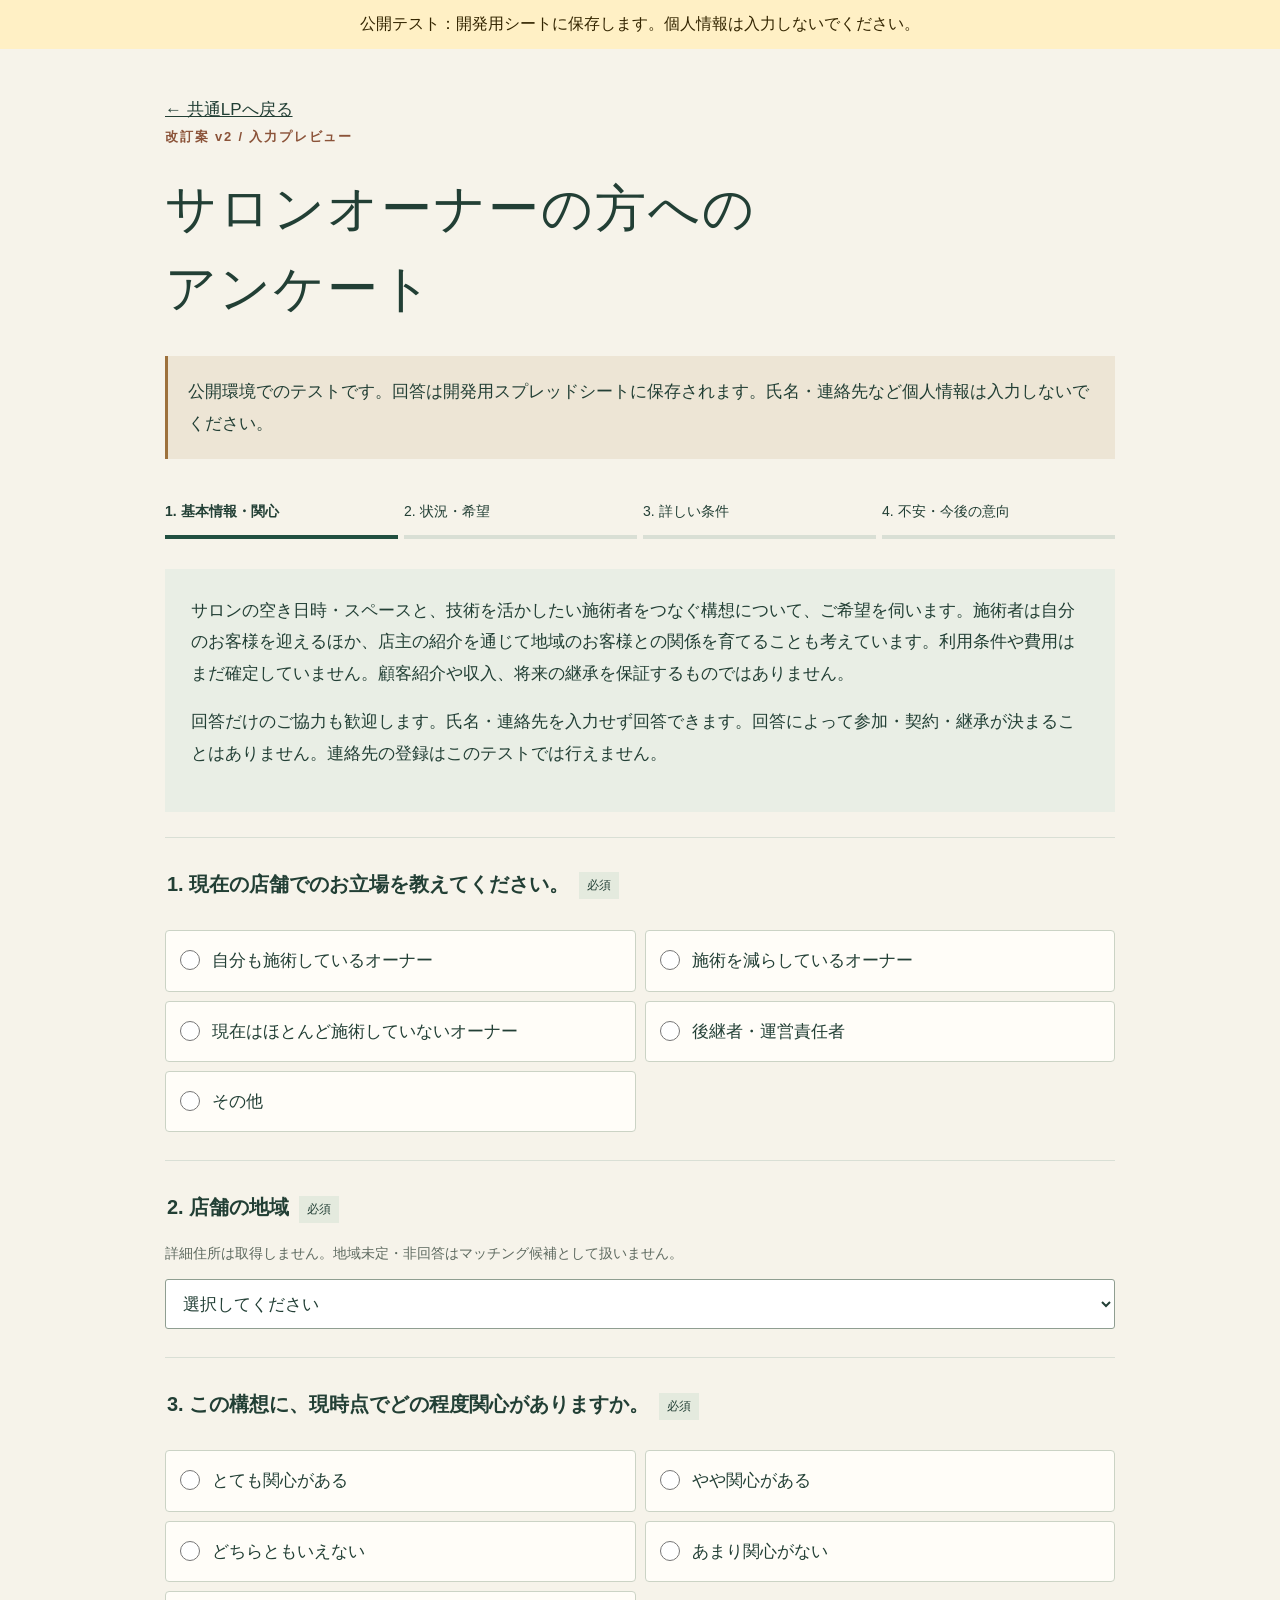
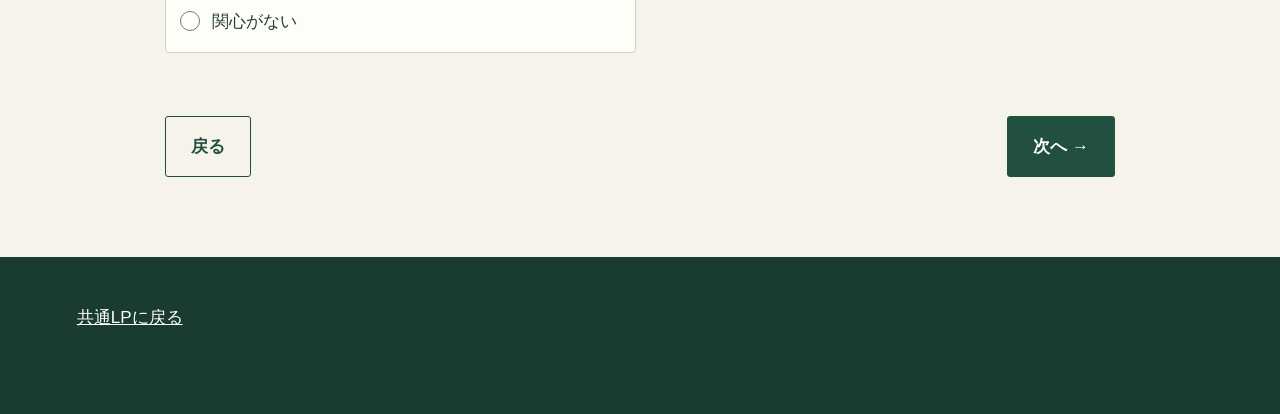
==== public-test.html @ 113dd10d "Publish survey testing preview" ====
<!doctype html><html lang="ja"><head><meta charset="utf-8"><meta name="viewport" content="width=device-width,initial-scale=1"><title>アンケート | 公開テスト</title><link rel="stylesheet" href="public-test.css"><script defer src="public-test.js"></script></head><body><div style="background:#fff0c5;color:#332500;text-align:center;padding:14px;font:16px sans-serif">公開テスト：開発用シートに保存します。個人情報は入力しないでください。</div><div id="lp" hidden></div><main id="survey-view" class="form-shell"></main><section id="review-view" class="review-shell" hidden></section><div id="video-slot" hidden></div><div class="mobile-cta" hidden></div><footer><a href="./">共通LPに戻る</a></footer></body></html>
---- public-test.css ----
:root{--ink:#223f35;--paper:#f6f3ea;--green:#214f40;--copper:#8b5339;--line:#d9dfd5}*{box-sizing:border-box}html{scroll-behavior:smooth;scroll-padding-top:25px}body{margin:0;background:var(--paper);color:var(--ink);font:17px/1.85 sans-serif}a{color:inherit}button,input,select,textarea{font:inherit}button,a,input,select,textarea{touch-action:manipulation}a,button{ -webkit-tap-highlight-color:transparent}a:focus-visible,button:focus-visible,input:focus-visible,select:focus-visible,textarea:focus-visible,summary:focus-visible{outline:3px solid #b7732e;outline-offset:4px}button{cursor:pointer}button:disabled{cursor:not-allowed;opacity:.65}[hidden]{display:none!important}.skip{position:absolute;top:-70px}.skip:focus{top:0;background:white;z-index:10}.previewbar{background:#e8ece3;padding:8px 5%;font-size:13px;display:flex;justify-content:space-between;gap:15px}.previewbar a{font-weight:700}header{display:flex;align-items:center;justify-content:space-between;padding:25px 5%;border-bottom:1px solid var(--line)}.brand{text-decoration:none;font-size:21px;letter-spacing:.08em;font-weight:700}.brand span{display:block;font-size:12px;letter-spacing:.1em}nav{display:flex;gap:32px;font-size:15px}nav a{text-underline-offset:7px}.hero{display:grid;grid-template-columns:1fr 1fr;max-width:1440px;margin:auto}.hero-copy{padding:65px 8% 65px 10%;align-self:center}.eyebrow{font-size:13px;letter-spacing:.14em;color:var(--copper);font-weight:700;margin:0 0 20px}h1,h2,h3,p,figure{margin-top:0}h1,h2{font-family:serif;font-weight:500;line-height:1.55}h1{font-size:clamp(38px,4vw,62px);letter-spacing:.04em;margin-bottom:28px}h2{font-size:clamp(28px,3vw,40px);margin-bottom:24px}h3{font-size:22px;line-height:1.6}.lead{font-size:19px;font-weight:700}.hero-copy>p:not(.eyebrow){max-width:540px}.button{background:var(--green);color:#fff;border:1px solid var(--green);display:inline-flex;gap:20px;align-items:center;justify-content:space-between;padding:17px 25px;text-decoration:none;border-radius:3px;line-height:1.5;font-weight:700;min-height:52px}.button:hover{background:#163b2f}.button.secondary{background:transparent;color:var(--green)}.textlink{display:block;margin-top:19px;text-underline-offset:6px}.hero-art{position:relative;margin:0;min-height:700px;overflow:hidden}.salon{width:100%;height:100%;position:absolute;inset:0;object-fit:cover}.portraits{position:absolute;bottom:125px;left:5%;right:5%;display:flex;align-items:end;gap:9px}.portraits figure{margin:0;background:#faf3e4;flex:1;min-width:0;border:5px solid #faf3e4;box-shadow:0 5px 20px #24352d25}.portraits figure:nth-child(2){transform:translateY(-35px)}.portraits img{display:block;width:100%;aspect-ratio:2/3;object-fit:cover}.portraits figcaption{font-size:11px;text-align:center;white-space:nowrap;padding:7px 0}.art-caption{position:absolute;bottom:0;width:100%;background:#214237f2;color:white;padding:25px 35px;font-family:serif;font-size:26px}.art-caption small{font:12px sans-serif;display:block;margin-top:8px}.video-section,.answer-section,.content-section{padding:80px max(6%,calc((100% - 1120px)/2))}.video-section{background:#fffdf8}.sectionhead{text-align:center}.video-slot{max-width:960px;min-height:330px;margin:35px auto 25px;border:1px solid #a6b4a6;background:#e7ece4;display:flex;flex-direction:column;align-items:center;justify-content:center;text-align:center;padding:30px}.video-slot h3{font:30px serif}.video-slot p:last-child{margin:0}.video-slot video{width:100%;height:auto;max-height:650px}.video-topics{display:grid;grid-template-columns:repeat(3,1fr);text-align:center;gap:20px}.video-topics p{padding:14px 8px;border-right:1px solid var(--line);font-size:15px}.video-topics p:last-child{border:0}.video-topics strong{font-size:17px}.note{font-size:14px;line-height:1.9;color:#5e6a60}.answer-section{background:#e9eee5;text-align:center}.answer-cards{display:grid;grid-template-columns:1fr 1fr;gap:24px;text-align:left;margin:30px 0 20px}.answer-card{background:#fffdf8;border:1px solid #c6d2c4;padding:30px;display:flex;flex-direction:column}.answer-card .button{margin-top:auto}.answer-card p{font-size:16px}.answer-card .eyebrow{font-size:12px}.content-section{border-top:1px solid var(--line)}.content-section.dark{background:var(--green);color:var(--paper)}.dark .eyebrow,.dark .note{color:#d4dfcf}.content-section p{max-width:780px}.flow{display:grid;grid-template-columns:repeat(3,1fr);gap:30px;margin:35px 0}.flow>div{position:relative;border-top:1px solid #9cad99;padding:24px 0}.flow>div:not(:last-child):after{content:'→';position:absolute;right:-23px;top:24px}.flow b{display:block;font-size:20px}.flow small{display:block;font-size:15px;margin-top:10px}.two-column{display:grid;grid-template-columns:1fr 1fr;gap:60px}.two-column ul{padding-left:22px}.two-column li{margin:13px 0}.quote-layout{display:grid;grid-template-columns:230px 1fr;align-items:center;gap:60px}.quote-layout img{width:100%;border-radius:50% 50% 3px 3px}.pills{display:flex;gap:12px;flex-wrap:wrap}.pills span{border:1px solid #9cad99;padding:9px 17px;border-radius:2px}details{border-top:1px solid var(--line);padding:18px 0}summary{cursor:pointer;font-size:18px;min-height:44px}details p{padding:12px 0 0}footer{padding:45px 6% 80px;background:#193b30;color:white}footer .note{color:#ced8ce;max-width:900px}.mobile-cta{display:none}.form-shell,.review-shell{max-width:1000px;margin:45px auto 80px;padding:0 25px}.form-intro{background:#e9eee5;padding:26px;margin:25px 0}.steps{display:grid;grid-template-columns:repeat(4,1fr);gap:6px;margin:30px 0;list-style:none;padding:0;font-size:14px}.steps li{border-bottom:4px solid var(--line);padding:10px 0}.steps li.active{border-color:var(--green);font-weight:700}.question{border:0;border-top:1px solid var(--line);margin:0;padding:28px 0;min-width:0}.question legend{font-size:20px;font-weight:700;float:left;width:100%;margin-bottom:15px}.question legend+.hint{clear:both}.question .choices{clear:both;display:grid;gap:9px;grid-template-columns:1fr 1fr}.question label,.contact-label{display:flex;align-items:start;gap:12px;border:1px solid #cbd3c5;padding:14px;background:#fffdf8;min-height:52px;border-radius:4px;cursor:pointer}.question label:has(input:checked){border-color:var(--green);background:#e4eddf}.question input[type=radio],.question input[type=checkbox],.contact-label input{accent-color:var(--green);width:20px;height:20px;margin:5px 0 0;flex-shrink:0}.tag{font:12px sans-serif;display:inline-block;background:#e4eade;padding:5px 8px;margin-left:10px;vertical-align:middle}.hint{font-size:14px;color:#5e6a60;padding-bottom:12px}.question select,.question textarea,.question input[type=text],.contact input[type=email],.contact input[type=text],.contact select{width:100%;padding:13px;border:1px solid #8f9e91;background:white;color:var(--ink);border-radius:3px;min-height:50px}.question textarea{min-height:110px}.form-actions{display:flex;gap:15px;justify-content:space-between;margin:35px 0}.error{color:#9b2d1e;background:#fff0eb;padding:16px;border-left:4px solid #9b2d1e}.error:empty{display:none}.notice{background:#ede5d5;border-left:3px solid #9d713c;padding:20px;margin:25px 0}.summary-row{border-bottom:1px solid var(--line);padding:16px 0}.summary-row dt{font-weight:700}.summary-row dd{margin:8px 0;white-space:pre-wrap}.contact label:not(.contact-label){display:block;margin:20px 0 6px}.contact-label{margin:20px 0}.review-tabs{display:flex;flex-wrap:wrap;gap:15px;margin:25px 0}.table-scroll{overflow:auto}table{border-collapse:collapse;width:100%;font-size:14px}th,td{border:1px solid var(--line);padding:13px;text-align:left;vertical-align:top;min-width:125px}th{background:#e9eee5}pre{white-space:pre-wrap;overflow-wrap:anywhere;font-size:13px;background:#e9eee5;padding:20px}.review-shell h1{font-size:38px}.review-shell h2{margin-top:40px;font-size:28px}.raw-spec{white-space:pre-wrap;font-size:15px}.inline-options{display:flex;flex-wrap:wrap;gap:15px}.inline-options label{display:flex;align-items:center;gap:8px}.success{border:1px solid #abbda8;padding:30px;background:#edf3e7}.contact h2{margin-top:30px}body:not(.is-lp) .mobile-cta{display:none}@media(max-width:900px){.hero-copy{padding:45px 7%}h1{font-size:42px}.hero-art{min-height:650px}.portraits{gap:4px;left:3%;right:3%}.portraits figcaption{font-size:9px}.art-caption{font-size:22px;padding:20px}.two-column{gap:30px}}@media(max-width:650px){body{font-size:16px}.previewbar{display:block;font-size:11px;padding:8px 20px}.previewbar a{display:block}header{padding:18px 20px}.brand{font-size:17px}.brand span{font-size:10px}nav a:first-child{display:none}nav{font-size:12px;max-width:95px}h1{font-size:39px;line-height:1.55}.hero{display:flex;flex-direction:column}.hero-copy{padding:35px 24px 32px}.hero-copy .eyebrow{font-size:11px}.hero-copy p{font-size:16px}.hero-copy .lead{font-size:17px}.hero-copy .button{width:100%;font-size:15px;padding:17px}.hero-art{min-height:410px}.hero-art .salon{object-position:center 57%}.portraits{bottom:83px;left:7%;right:7%;gap:10px}.portraits img{aspect-ratio:1/1.3;object-position:top}.portraits figure:nth-child(2){transform:translateY(-20px)}.portraits figcaption{font-size:9px}.art-caption{font-size:20px;padding:15px 22px}.art-caption small{font-size:10px}.video-section,.answer-section,.content-section{padding:50px 24px}.video-slot{padding:25px 18px;min-height:285px}.video-slot p{font-size:14px}.video-slot h3{font-size:25px}.video-topics{display:block;text-align:left}.video-topics p{border:0;border-bottom:1px solid var(--line);padding:12px 0}.video-topics br{display:none}.video-topics strong{display:block}.answer-cards,.two-column{grid-template-columns:1fr;gap:20px}.answer-card{padding:23px}.answer-card .button{font-size:14px;padding:16px 13px}.flow{grid-template-columns:1fr;gap:18px}.flow>div:not(:last-child):after{content:'↓';top:auto;bottom:-22px;right:50%}.quote-layout{grid-template-columns:1fr;gap:28px}.quote-layout img{width:160px}.mobile-cta{display:block;position:fixed;bottom:12px;left:20px;right:20px;text-align:center;padding:13px;background:var(--green);border:1px solid #d6e1d3;box-shadow:0 3px 15px #0002;color:white;text-decoration:none;border-radius:4px;z-index:4}.form-shell,.review-shell{padding:0 20px;margin-top:30px}.form-shell h1{font-size:30px}.question .choices{grid-template-columns:1fr}.question legend{font-size:18px}.question label{font-size:16px}.form-actions .button{padding:15px;font-size:15px}.steps{font-size:12px}.form-intro{padding:20px}.review-shell h1{font-size:30px}}@media(prefers-reduced-motion:reduce){html{scroll-behavior:auto}}
@media(max-width:650px){h1{font-size:32px;letter-spacing:.025em}.hero-copy{padding-top:28px}.hero-copy h1{margin-bottom:22px}.hero-copy .eyebrow{margin-bottom:18px}nav{max-width:none;font-size:11px}nav a{white-space:nowrap}.hero-copy .lead{font-size:16px}.form-shell h1{font-size:28px}.mobile-cta{bottom:8px}}

.flow.parallel>div:after{display:none}

.visual{--forest:#062d1d;--gold:#bb8a3f;--cream:#fbf5e4;color:#122e20;font-family:serif;background:#faf6e9}.visual p{line-height:1.8}.visual .previewbar{font-family:sans-serif;background:#e8e4d5;color:#233d30}.visual h1,.visual h2,.visual h3{font-family:serif;font-weight:600;letter-spacing:.035em}.visual h2{font-size:clamp(31px,4vw,62px);line-height:1.45;margin:0 0 18px}.visual h2 span,.visual h1 span{color:#b27b23}.scene{display:block;position:relative;overflow:hidden}.scene img{position:absolute;display:block;max-width:none;object-fit:fill}.vhero{background:#052d1d;overflow:hidden}.hero-frame{max-width:1672px;min-height:min(740px,58vw);position:relative;margin:auto;display:flex}.hero-scene{position:absolute;right:0;top:0;bottom:0;width:59%;height:100%}.hero-scene img{height:100%;width:auto;right:0;top:0}.hero-copy2{position:relative;z-index:1;width:58%;padding:5.5% 0 5% 4.8%;color:#fffbed;background:linear-gradient(90deg,#062d1d 0%,#062d1d 68%,rgba(6,45,29,.95) 80%,transparent 100%)}.project-name{font-size:clamp(15px,1.5vw,22px);letter-spacing:.1em;border-bottom:1px solid #b48d45;padding:0 0 18px;margin:0 12% 28px 0}.visual h1{color:#fffbed;font-size:clamp(40px,4.5vw,73px);line-height:1.45;margin:0 0 28px;white-space:nowrap}.visual h1 span{color:#efd08a}.hero-intro{font-size:clamp(17px,1.7vw,25px);margin-bottom:32px}.hero-action{max-width:530px;text-align:center}.pill{font-family:serif;min-height:65px;border:2px solid var(--gold);outline:1px solid rgba(255,245,215,.7);outline-offset:-5px;box-shadow:0 4px 0 #79501a,0 7px 10px #0003;border-radius:99px;display:flex;align-items:center;justify-content:center;position:relative;text-align:center;text-decoration:none;font-weight:700;font-size:clamp(16px,1.6vw,25px);line-height:1.4;padding:15px 50px 15px 25px;transition:filter .2s}.pill:hover{filter:brightness(1.1)}.pill span{position:absolute;right:8%;font-size:1.2em}.green-pill{background:linear-gradient(#0c4931,#032719);color:#fff7e4}.ivory-pill{background:linear-gradient(#fffdf1,#eee2c8);color:#4c2812}.underlink{display:inline-block;margin-top:22px;color:white;text-decoration:underline;text-underline-offset:8px;font-size:18px}.section-light{background:#fbf6e8}.section-inner{width:min(100% - 9%,1500px);margin:auto}.video-section{padding:55px 0 45px;text-align:center}.section-kicker{color:#76501e;font-size:17px;letter-spacing:.15em;margin-bottom:18px}.subtitle{font-size:clamp(17px,1.8vw,24px)}.video-layout{display:grid;grid-template-columns:2.2fr .8fr;align-items:center;gap:40px;margin-top:35px}.visual .video-slot{margin:0;min-height:unset;display:block;padding:0;border:3px solid var(--gold);border-radius:12px;overflow:hidden;background:#083b27}.video-still{position:relative}.video-scene{height:clamp(290px,34vw,540px)}.video-scene img{height:100%;width:auto;right:0;top:0}.video-placeholder{position:absolute;inset:0;background:#052d1dcc;color:white;display:flex;flex-direction:column;align-items:center;justify-content:center;padding:20px}.video-placeholder strong{font-size:clamp(23px,2.8vw,38px);letter-spacing:.1em}.video-placeholder p{margin:10px 0 0}.video-points{list-style:none;margin:0;padding:0;text-align:left;counter-reset:point}.video-points li{counter-increment:point;border-bottom:1px solid #be984f;padding:24px 0;font-size:clamp(17px,1.7vw,25px)}.video-points li:before{content:'0' counter(point);font-size:1.3em;color:#aa7725;font-style:italic;border-right:1px solid #bc8a38;padding-right:18px;margin-right:18px}.visual .answer-section{padding:32px 0 0;background:none;text-align:center}.cta-pair{display:grid;grid-template-columns:1fr 1fr;gap:20px}.video-note{margin:23px 0 5px;font-size:17px}.visual .note{font:15px/1.8 sans-serif;color:#485b50}.only-mobile{display:none}.visual footer{background:#082d1d;color:#fff8e7}.visual footer .note{color:#d5d9c9}.visual .form-shell,.visual .review-shell{font-family:sans-serif}.visual .form-shell h1,.visual .review-shell h1{color:#173b2c;white-space:normal}.visual .form-shell h2,.visual .review-shell h2{font-size:28px}.visual .button{font-family:sans-serif}.visual .mobile-cta{background:#073b27;border:1px solid #b99049;border-radius:30px;font-family:sans-serif}.visual .video-slot video{width:100%;height:auto;max-height:none;display:block}
@media(max-width:700px){.only-mobile{display:block}.visual h1{font-size:clamp(30px,7.6vw,52px);line-height:1.5;white-space:normal}.hero-frame{display:block;min-height:0}.hero-copy2{width:100%;padding:25px 20px 28px;text-align:center;background:#062d1d}.project-name{font-size:12px;padding-bottom:12px;margin:0 0 22px}.hero-copy2 h1{margin:0 0 0}.hero-scene{position:relative;width:100%;height:auto;aspect-ratio:941/745}.hero-scene img{width:100%;height:auto;right:0;top:0;transform:translateY(-30%)}.hero-copy2{display:flex;flex-direction:column}.hero-copy2 .hero-intro{margin:0 0 20px;font-size:17px}.hero-copy2 .hero-action{width:100%}.vhero .hero-frame{display:flex;flex-direction:column}.hero-copy2{display:contents}.hero-copy2 .project-name,.hero-copy2 h1,.hero-copy2 .hero-intro,.hero-copy2 .hero-action{position:relative;z-index:1;background:#062d1d;color:#fff8e8}.hero-copy2 .project-name{order:0;margin:0;padding:20px 18px 12px;text-align:center;border:0}.hero-copy2 h1{order:1;margin:0;text-align:center;padding:0 10px 22px}.hero-scene{order:2}.hero-copy2 .hero-intro{order:3;margin:0;text-align:center;padding:24px 14px 16px}.hero-copy2 .hero-action{order:4;padding:0 24px 30px;margin:0;text-align:center}.hero-copy2 h1 span{color:#efd08a}.pill{min-height:60px;font-size:16px}.underlink{font-size:15px}.video-section{padding:42px 0 32px}.section-inner{width:calc(100% - 38px)}.visual h2{font-size:clamp(27px,7vw,40px)}.video-layout{display:flex;flex-direction:column;gap:12px;margin-top:24px}.visual .video-slot{width:100%}.video-scene{height:230px}.video-scene img{width:100%;height:auto;transform:translateY(-30%)}.video-points{width:100%}.video-points li{font-size:16px;padding:12px 0}.video-points li:before{font-size:20px}.cta-pair{grid-template-columns:1fr;gap:14px}.visual .answer-section{padding:22px 0 0}.visual .note{font-size:14px}}

.visual .story-split{display:grid;grid-template-columns:1fr 1fr;min-height:620px}.story-split .story-image{min-width:0;overflow:hidden}.story-split .story-image .scene{height:100%;width:100%}.story-split .story-image img{height:100%;width:auto;left:0;top:0}.story-copy{padding:7% 8%;align-self:center}.story-copy h2{font-size:clamp(34px,4vw,68px)}.story-copy .story-lead{font-size:clamp(17px,1.7vw,25px);line-height:1.8}.story-dark{background:#062d1d;color:#fff9e8}.visual .story-dark h2{color:#fff9e8}.visual .story-dark h2 span{color:#edca83}.ornament{color:#c9a250;font-size:21px}.trust-flow,.future-flow{display:flex;gap:14px;justify-content:center;margin:34px 0}.trust-flow span,.future-flow span{flex:1;text-align:center;border:1px solid #c7a15c;padding:12px 8px;border-radius:40px;font-size:clamp(13px,1.1vw,17px)}.trust-flow span{background:#f9f2dd;color:#2c2419}.small-light{font:14px/1.8 sans-serif;color:#f0e5c7}.story-light{background:#faf5e6}.story-light .story-copy{padding:7% 8%}.story-light .section-kicker{border-bottom:1px solid var(--gold);padding-bottom:16px}.both-title{text-align:center;padding:50px 20px 28px;background:#faf4e3}.both-panels{display:grid;grid-template-columns:1fr 1fr}.both-panel{min-height:430px;display:flex;align-items:center;overflow:hidden}.owner-panel{background:#082e20;color:#fff9e7}.practitioner-panel{background:#f4ecd9;color:#201e14}.portrait-cut{width:45%;height:100%;align-self:stretch;overflow:hidden}.portrait-cut .scene{width:100%;height:100%}.portrait-cut img{height:100%;width:auto;top:0}.owner-portrait img{left:-15%}.practitioner-portrait img{right:0}.both-copy{width:55%;padding:25px}.both-copy h3{font-size:clamp(25px,2.5vw,40px);color:#bb8a3f}.owner-panel .both-copy h3{color:#efd397}.both-copy ul{padding:0;list-style:none}.both-copy li{font-size:clamp(16px,1.5vw,23px);padding:12px 0;border-bottom:1px solid #b99b5a}.both-foot{text-align:center;background:#082e20;color:#fff7e5;padding:22px;margin:0;border-top:1px solid #b59150}.services{text-align:center;background:#faf4e2;padding-top:48px}.services h2{margin:0 20px 35px}.services-images{display:grid;grid-template-columns:repeat(3,1fr)}.service-image{position:relative;overflow:hidden;height:clamp(200px,25vw,420px);border-right:2px solid #e0bc7b}.service-image img{position:absolute;max-width:none;width:300%;height:auto;top:0;transform:translateY(-23.5%)}.svc-nail img{left:0}.svc-eye img{left:-100%}.svc-hair img{left:-200%}.service-image b{position:absolute;bottom:0;left:0;right:0;padding:10px;background:#fff9e8df;font-size:clamp(22px,2vw,32px)}.services-band{background:#082e20;color:#fff9e8;padding:32px 8%}.services-band p{margin:20px 0 0}.service-choices{display:flex;gap:22px;justify-content:center}.service-choices span{border:1px solid #e0bd71;border-radius:50px;padding:12px 25px;flex:1;font-size:clamp(16px,1.7vw,23px)}.beone{background:#082e20;color:#fff9e8;text-align:center}.beone-scene{height:350px;overflow:hidden}.beone-image{width:100%;height:100%}.beone-image img{width:100%;height:auto;top:0;left:0}.beone-copy{background:#faf4e3;color:#163524;border-radius:50% 50% 0 0/14% 14% 0 0;position:relative;margin-top:-70px;padding:60px 6% 45px}.beone-values{display:grid;grid-template-columns:repeat(3,1fr);gap:18px;margin:30px auto;max-width:1250px}.beone-values span{border:1px solid #b99149;border-radius:50px;padding:15px;background:#fffbed;font-size:clamp(16px,1.6vw,24px)}.survey-banner,.final-cta{background:#082e20 url('../BSC_LP_Codex_handoff/assets/reference/00_salon_background.png') center 52%/cover; padding:90px 7%;text-align:center}.framed{background:#fcf6e8;border:2px solid #ba8c43;outline:1px solid #bc975b;outline-offset:-8px;box-shadow:0 4px 20px #39220c30;border-radius:26px;padding:55px 6%;color:#172d20}.survey-banner .framed{max-width:1400px;margin:auto}.ribbon{display:inline-block;background:#082e20;color:#fff7e4;border:2px solid #bd9149;border-radius:12px;padding:10px 30px;margin-top:-85px;position:relative;font-size:18px}.survey-banner .cta-pair{margin:38px 0}.survey-banner .framed>p:last-child{margin:35px 0 0}.invitation-list{display:grid;grid-template-columns:repeat(3,1fr);gap:15px;margin:40px 0}.invitation-list span{border:1px solid #bd9149;border-radius:50%;aspect-ratio:1;display:flex;align-items:center;justify-content:center;text-align:center;padding:12px;font-size:18px}.visual #invitation .story-copy{margin:25px;padding:7%}.faq-wrap{display:grid;grid-template-columns:40% 60%;background:#082e20}.faq-photo{background:url('../BSC_LP_Codex_handoff/assets/reference/00_salon_background.png') center/cover}.faq-panel{margin:35px;padding:50px 7%;text-align:center}.faq-panel details{text-align:left;border-top:1px solid #cba361;padding:16px 0}.faq-panel summary{font:600 clamp(19px,2vw,28px)/1.5 serif;list-style:none}.faq-panel summary:before{content:'Q.';color:#a16c1f;margin-right:20px;font-size:1.2em}.faq-panel summary:after{content:'＋';float:right;color:#a16c1f}.faq-panel details[open] summary:after{content:'−'}.faq-panel details p{margin:0 0 0 55px;font-size:18px}.faq-panel details p:before{content:'A. ';color:#a16c1f}.faq-panel>p{border-top:1px solid #cba361;margin:10px 0 0;padding-top:20px}.final-cta{padding:70px 7%;background-position:center}.final-body{max-width:1400px;margin:auto}.final-body .framed{padding:40px}.final-body .cta-pair{margin:30px 0}.project-end{color:#f5dfab;letter-spacing:.1em}.final-picture{display:none}.hero-scene img{mask-image:linear-gradient(to bottom,#000 78%,transparent 90%)}
@media(max-width:700px){.visual .story-split{display:flex;flex-direction:column;min-height:0}.story-split .story-image{width:100%}.story-split .story-image .scene{height:auto;aspect-ratio:941/720}.story-split .story-image img{width:100%;height:auto;left:0;top:0}.visual .story-copy{padding:40px 24px;text-align:center}.visual .story-copy h2{font-size:clamp(28px,7vw,43px)}.story-copy .story-lead{font-size:16px}.trust-flow{display:flex;flex-direction:column;max-width:310px;margin:25px auto}.trust-flow span{position:relative}.trust-flow span:not(:last-child):after{content:'⌄';color:#dfb868;position:absolute;bottom:-24px;left:50%;font-size:20px}.future-flow{gap:6px}.future-flow span{border:0;border-radius:0;border-top:1px solid #d9b86d;padding:12px 3px;font-size:13px}.both-title{padding:35px 18px}.both-title h2{font-size:26px}.both-panels{display:block}.both-panel{min-height:320px}.both-copy{width:56%;padding:15px}.both-copy h3{font-size:23px}.both-copy li{font-size:15px;padding:10px 0}.portrait-cut{width:44%;min-height:320px}.portrait-cut img{height:100%;width:auto}.owner-portrait img{left:-25%}.practitioner-portrait img{right:-12%}.both-foot{font-size:14px;padding:18px}.services{padding-top:35px}.services h2{font-size:30px;margin-bottom:28px}.services-images{display:block}.service-image{height:185px;border-bottom:2px solid #d5b578}.service-image img{width:150%;transform:translateY(-24%)}.svc-nail img{left:0}.svc-eye img{left:-25%}.svc-hair img{left:-50%}.service-image b{left:auto;right:0;top:0;bottom:0;width:31%;display:grid;place-items:center;background:#faf5e7e8;font-size:25px}.services-band{padding:28px 24px}.service-choices{flex-direction:column;gap:12px}.service-choices span{font-size:16px}.services-band p{font-size:15px}.beone-scene{height:260px}.beone-image img{width:100%;height:auto}.beone-copy{margin-top:-35px;padding:48px 20px 30px}.beone-values{grid-template-columns:1fr;margin:25px 0}.beone-values span{font-size:17px;padding:12px}.survey-banner{padding:55px 20px}.framed{padding:35px 20px}.ribbon{font-size:13px;margin-top:-58px;padding:8px 18px}.survey-banner .framed h2{font-size:27px}.survey-banner .cta-pair{margin:25px 0}.survey-banner .subtitle,.survey-banner .framed>p:last-child{font-size:15px}.visual #invitation .story-copy{margin:0;padding:38px 22px;border-radius:0}.invitation-list{grid-template-columns:1fr;margin:25px 0}.invitation-list span{aspect-ratio:auto;border-radius:30px;padding:13px;font-size:16px}.faq-wrap{display:flex;flex-direction:column}.faq-photo{height:300px}.faq-panel{margin:-20px 18px 35px;position:relative;padding:35px 22px}.faq-panel summary{font-size:18px}.faq-panel summary:before{margin-right:9px}.faq-panel details p{margin-left:35px;font-size:16px}.final-cta{padding:250px 18px 35px;background-position:center 26%;background-size:cover}.final-body .framed{padding:30px 18px}.final-body .framed h2{font-size:27px}.final-body .framed p{font-size:15px}.project-end{font-size:12px}.hero-scene img{mask-image:none}}

.visual .story-split{grid-template-columns:minmax(0,1fr) minmax(0,1fr)}.visual .story-copy{min-width:0}.invitation-list{grid-template-columns:repeat(3,minmax(0,1fr))}@media(max-width:700px){.invitation-list{grid-template-columns:1fr}}

@media(max-width:700px){.service-image img{width:300%;transform:translateY(-23.5%)}.svc-nail img{left:0}.svc-eye img{left:-100%}.svc-hair img{left:-200%}}

.portrait-cut{position:relative;height:auto}.portrait-cut .scene{position:absolute;inset:0;height:100%}.owner-portrait img{left:-40%}@media(max-width:700px){.owner-portrait img{width:230%;height:auto;left:-60%;transform:translateY(0)}.practitioner-portrait img{width:220%;height:auto;right:-35%;transform:translateY(-30%)}}

.beone-scene{height:min(27vw,430px)}@media(max-width:700px){.beone-scene{height:46vw}.story-split .story-image .invitation-scene{aspect-ratio:941/650}.story-split .story-image .trust-scene{aspect-ratio:941/690}.owner-portrait img{mask-image:linear-gradient(#000 70%,transparent 85%)}}

.beone-scene{height:min(23vw,380px)}@media(max-width:700px){.beone-scene{height:37vw}}

.video-scene img{width:100%;height:100%;object-fit:cover;object-position:center 52%;transform:none!important}@media(min-width:701px) and (max-width:1000px){.visual h1{font-size:clamp(30px,4vw,40px)}.hero-copy2{width:60%}.project-name{font-size:14px}}

@media(min-width:701px) and (max-width:1000px){.visual #invitation .story-copy{padding:30px;margin:18px}.visual #invitation h2{font-size:29px}.invitation-list{grid-template-columns:1fr;gap:8px;margin:20px 0}.invitation-list span{aspect-ratio:auto;border-radius:30px;padding:8px;font-size:15px}.visual #invitation .story-lead{font-size:16px}}

@media(min-width:701px){.hero-scene img{clip-path:inset(0 0 0 46%)}}

@media(min-width:701px){.hero-scene img{mask-image:linear-gradient(to bottom,#000 78%,transparent 90%),linear-gradient(to right,transparent 46%,#000 52%);mask-composite:intersect}}

.image-preview{margin:0;background:#092d20}.image-preview .previewbar{position:relative;z-index:2}.image-preview #lp{max-width:1672px;margin:auto;background:#f8f3e6}.image-preview .image-block{position:relative;display:block;overflow:hidden;padding:0;margin:0;background:none;line-height:0}.image-preview .image-block picture,.image-preview .image-block picture img{display:block;width:100%;height:auto}.image-preview .hot{position:absolute;display:block;z-index:2;border-radius:100px;background:transparent}.image-preview .hot:hover{background:rgba(255,255,255,.12)}.image-preview .hot:focus-visible{outline:4px solid #f9ce6e;outline-offset:4px}.image-preview .block-01 .video-link{left:3.7%;width:36%;top:61%;height:11%}.image-preview .block-01 .survey-link{left:10%;width:22%;top:75%;height:7%;border-radius:2px}.image-preview .block-02 .owner{left:6%;width:43.5%;top:80%;height:11.5%}.image-preview .block-02 .practitioner{left:50%;width:43.5%;top:80%;height:11.5%}.image-preview .block-09 .owner{left:10%;width:40%;top:62%;height:14%}.image-preview .block-09 .practitioner{left:51%;width:39%;top:62%;height:14%}.image-preview .block-12 .owner{left:7%;width:42%;top:78%;height:12%}.image-preview .block-12 .practitioner{left:51%;width:42%;top:78%;height:12%}.image-preview .anchor-answers{position:absolute;top:72%}.image-preview .video-slot{position:absolute;z-index:2;left:5%;top:28%;width:65%;height:49%;min-height:0;max-width:none;margin:0;padding:15px;background:#113c2c;border:2px solid #c49a50;border-radius:10px;display:flex;align-items:center;justify-content:center;text-align:center;color:#fff8e8;line-height:1.5}.image-preview .video-slot p{font-family:serif;font-size:clamp(20px,2.4vw,38px);margin:0 0 12px}.image-preview .video-slot small{font-size:clamp(13px,1.2vw,18px)}.image-preview .video-slot video{display:block;width:100%;height:100%;max-height:none;object-fit:contain}.image-preview .video-slot:has(video){padding:0;background:#000}.image-preview .supplement{font:16px/1.7 sans-serif;text-align:center;margin:0;padding:14px 20px;background:#f9f4e5;color:#1a3628}.image-preview .dark-note{background:#072c1d;color:#fff6de}.sr-only{position:absolute;width:1px;height:1px;padding:0;margin:-1px;overflow:hidden;clip:rect(0,0,0,0);white-space:nowrap;border:0}.image-preview footer{background:#062c1d;color:#fff8e8}.image-preview footer .note{color:#d7dfd4}.image-preview .mobile-cta{display:none!important}
@media(max-width:700px){.image-preview .block-01 .video-link{left:6%;width:88%;top:86%;height:8%}.image-preview .block-01 .survey-link{left:20%;width:60%;top:94%;height:5%}.image-preview .block-02 .owner{left:4%;width:92%;top:75%;height:9%}.image-preview .block-02 .practitioner{left:4%;width:92%;top:85%;height:9%}.image-preview .block-09 .owner{left:8%;width:84%;top:71%;height:9%}.image-preview .block-09 .practitioner{left:8%;width:84%;top:81.5%;height:9%}.image-preview .block-12 .owner{left:4%;width:92%;top:71%;height:9%}.image-preview .block-12 .practitioner{left:4%;width:92%;top:81.5%;height:9%}.image-preview .anchor-answers{top:71%}.image-preview .video-slot{left:3.6%;top:29.5%;width:92.8%;height:27.7%;padding:10px}.image-preview .video-slot p{font-size:clamp(20px,5.2vw,28px);margin-bottom:8px}.image-preview .video-slot small{font-size:13px}.image-preview .supplement{font-size:14px;padding:12px 16px}}

.image-preview:not(.is-lp){background:#f8f5eb;color:#17392d}.image-preview .form-shell,.image-preview .review-shell{color:#17392d}.image-preview .form-shell h1,.image-preview .review-shell h1{color:#17392d}.image-preview .form-shell a:not(.button),.image-preview .review-shell a:not(.button){color:#174b39}.image-preview .steps li{color:#365548}.image-preview .steps li.active{color:#17392d;border-color:#174b39}
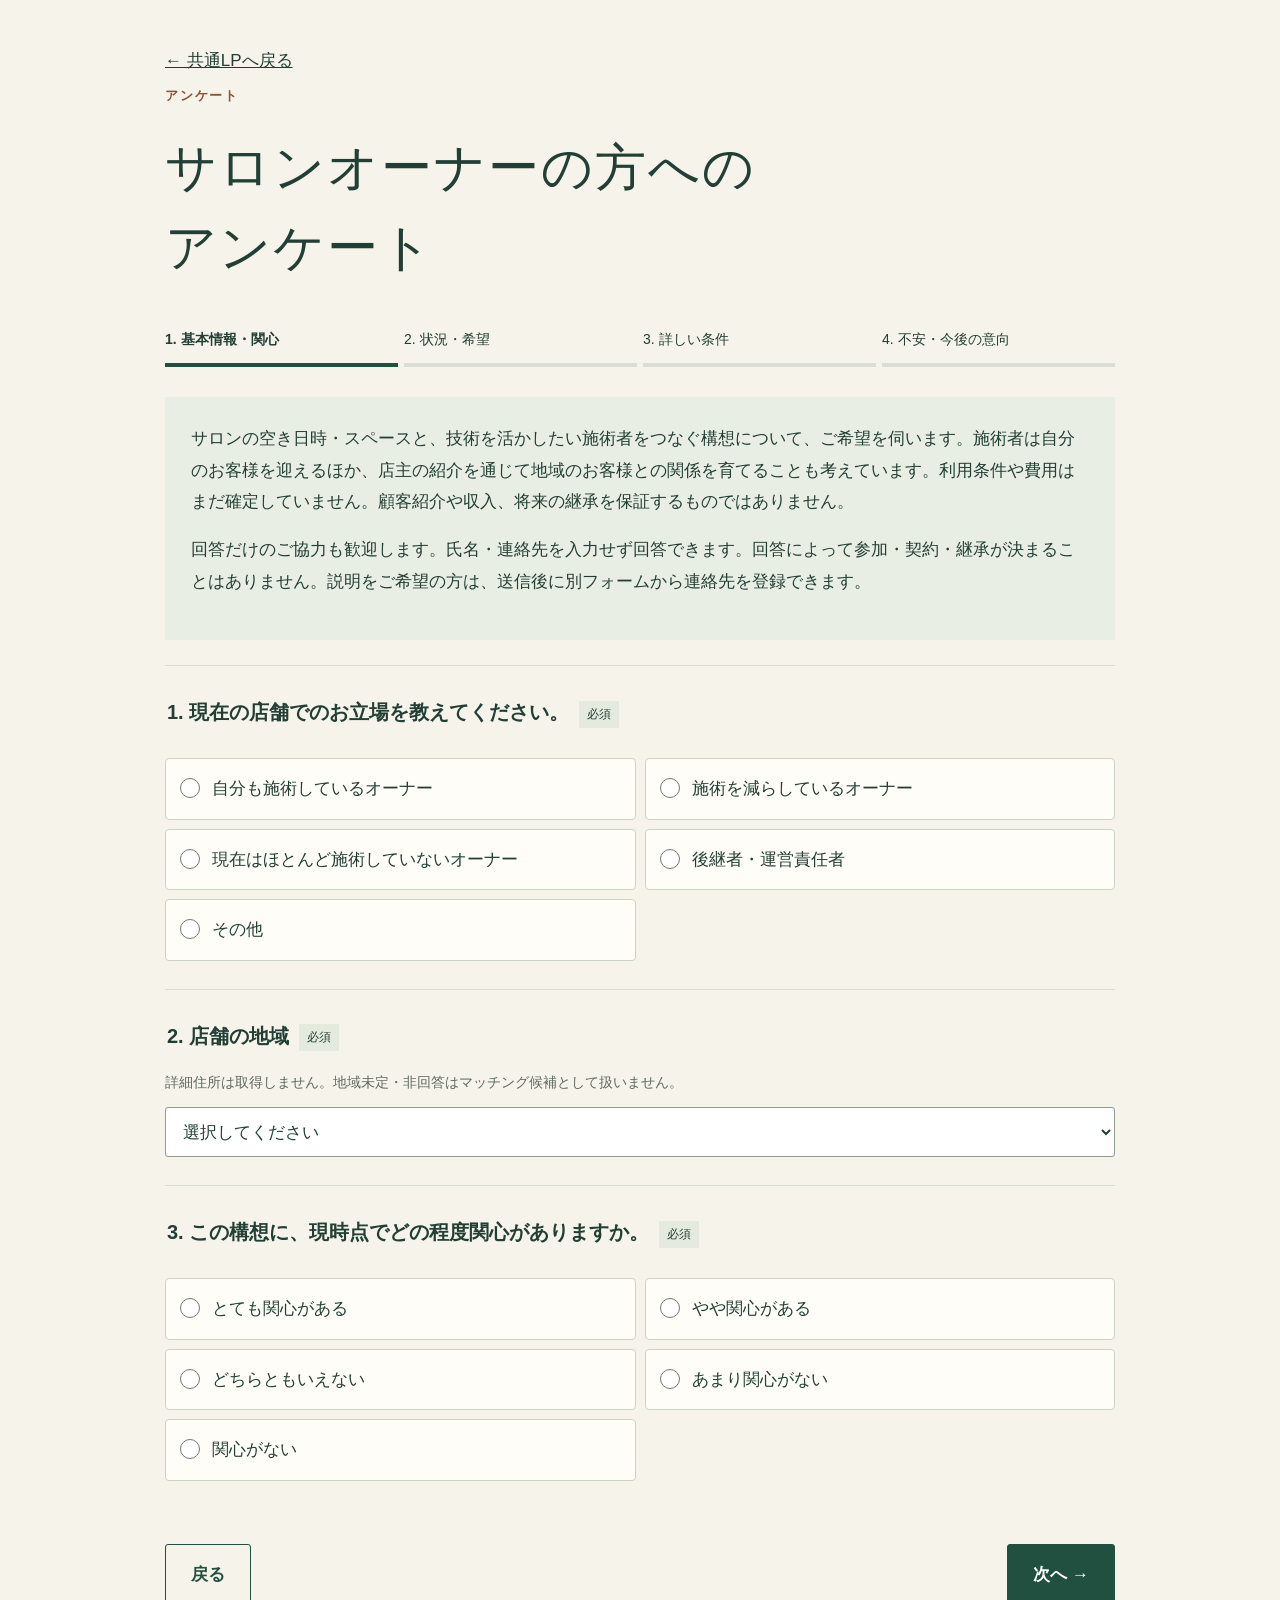
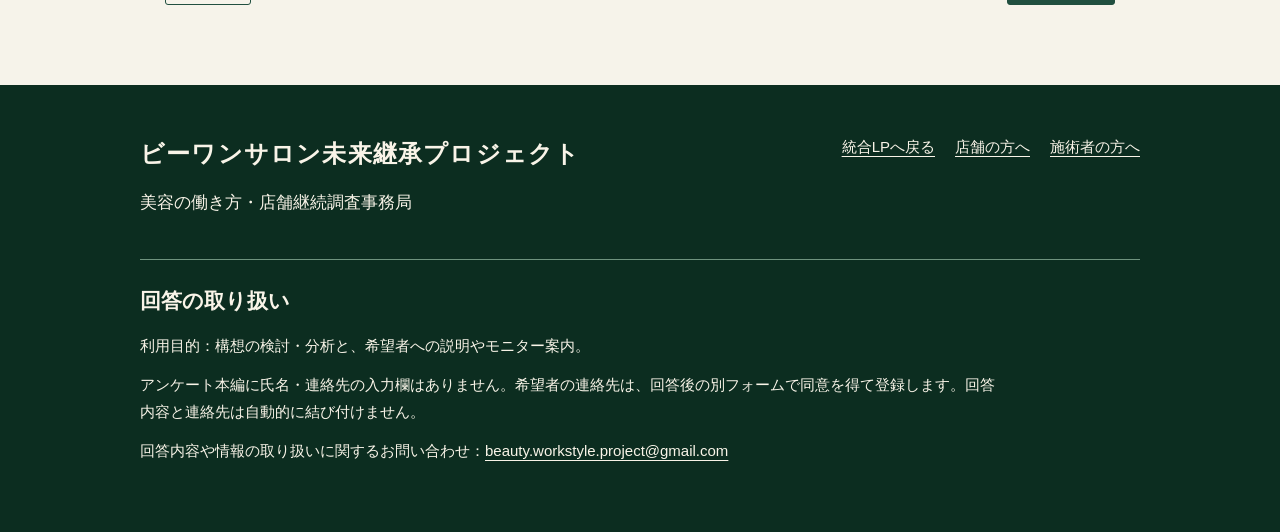
==== commit af6f79fd: "Publish owner and practitioner surveys with production footer" ====
--- a/public-test.html
+++ b/public-test.html
@@ -1 +1,12 @@
-<!doctype html><html lang="ja"><head><meta charset="utf-8"><meta name="viewport" content="width=device-width,initial-scale=1"><title>アンケート | 公開テスト</title><link rel="stylesheet" href="public-test.css"><script defer src="public-test.js"></script></head><body><div style="background:#fff0c5;color:#332500;text-align:center;padding:14px;font:16px sans-serif">公開テスト：開発用シートに保存します。個人情報は入力しないでください。</div><div id="lp" hidden></div><main id="survey-view" class="form-shell"></main><section id="review-view" class="review-shell" hidden></section><div id="video-slot" hidden></div><div class="mobile-cta" hidden></div><footer><a href="./">共通LPに戻る</a></footer></body></html>+<!doctype html>
+<html lang="ja">
+<head>
+  <meta charset="utf-8">
+  <meta name="viewport" content="width=device-width,initial-scale=1">
+  <title>アンケートへ移動 | ビーワンサロン未来継承プロジェクト</title>
+  <script>location.replace('survey.html'+location.hash)</script>
+</head>
+<body>
+  <p><a href="survey.html#survey/owner">アンケートへ進む</a></p>
+</body>
+</html>
